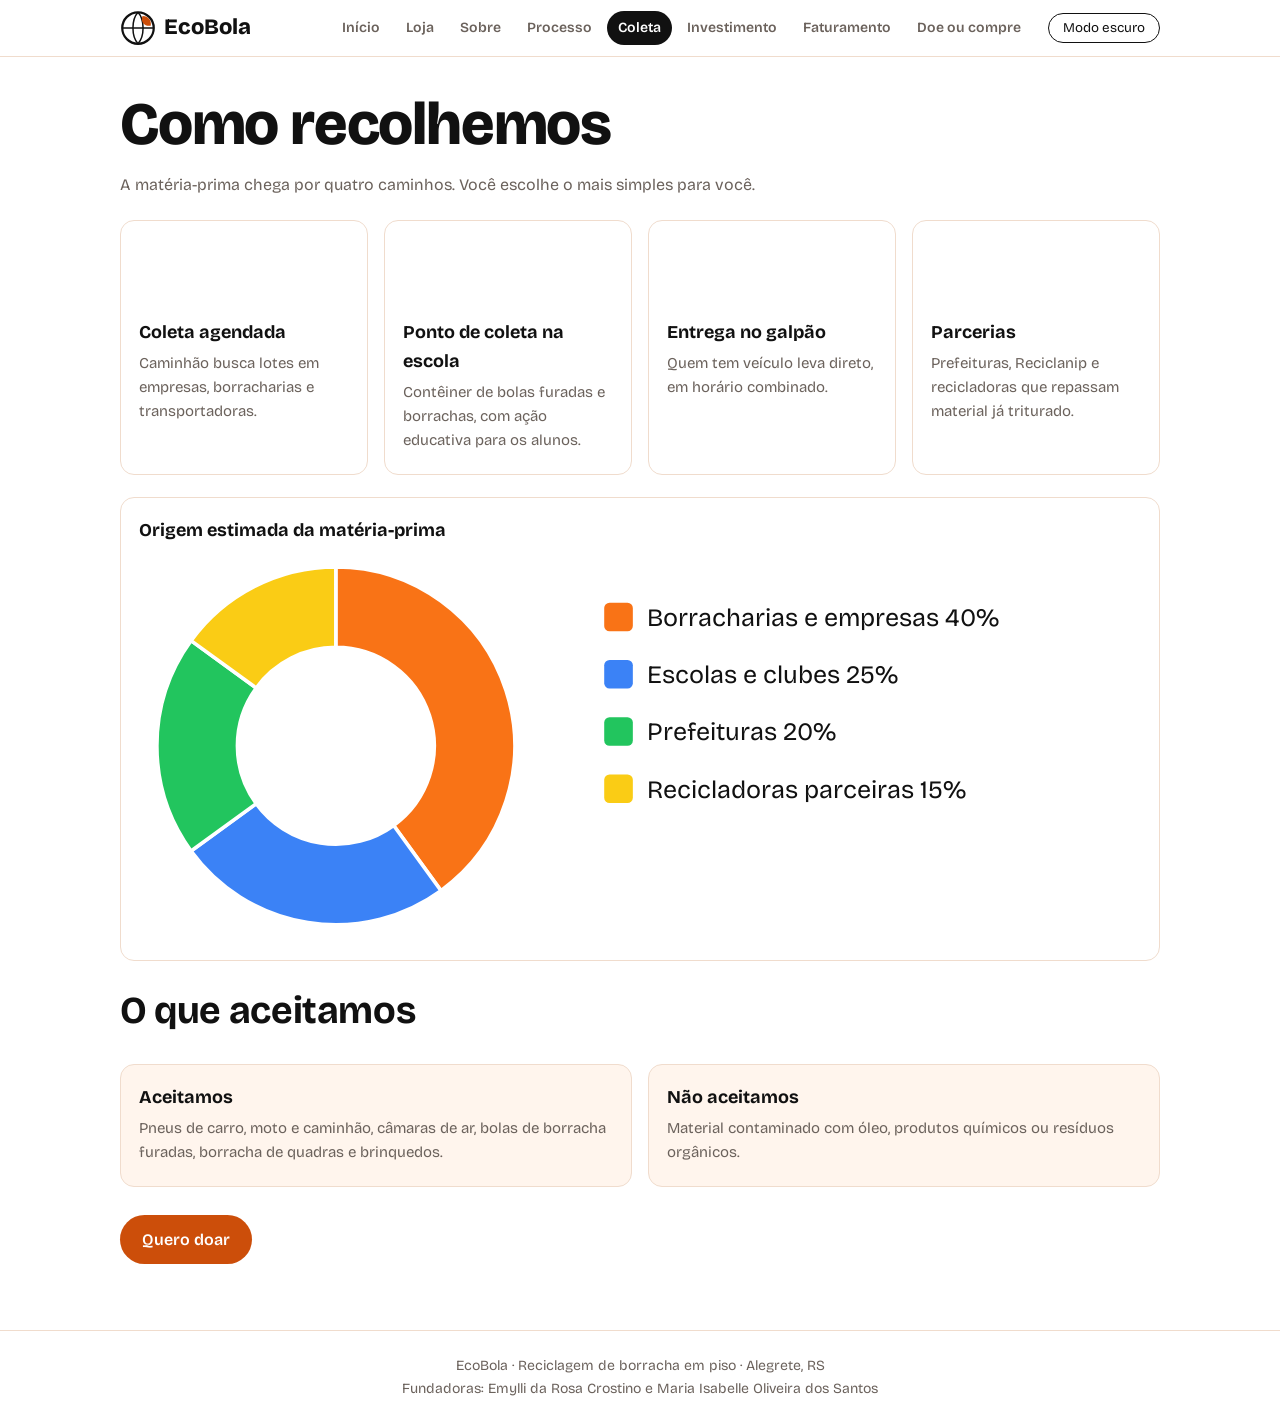
==== coleta.html @ f8d2dcba "Criação do site" ====
<!DOCTYPE html>
<html lang="pt-BR">

<head>
    <meta charset="utf-8">
    <meta name="viewport" content="width=device-width, initial-scale=1, viewport-fit=cover">
    <title>Coleta – EcoBola</title>
    <link href="https://fonts.googleapis.com/css2?family=Bricolage+Grotesque:wght@400;600;800&display=swap"
        rel="stylesheet">
    <link rel="stylesheet" href="style.css">
    <script>try { var t = localStorage.getItem("eb-theme"); if (t) document.documentElement.dataset.theme = t } catch (e) { }</script>
</head>

<body>
    <div id="site-header"></div>
    <main>
        <section id="coleta">
            <h1>Como recolhemos</h1>
            <p>A matéria-prima chega por quatro caminhos. Você escolhe o mais simples para você.</p>
            <div class="grid">
                <div class="card"><svg class="i">
                        <use href="truck.html" />
                    </svg>
                    <h3>Coleta agendada</h3>
                    <p>Caminhão busca lotes em empresas, borracharias e transportadoras.</p>
                </div>
                <div class="card"><svg class="i">
                        <use href="sort.html" />
                    </svg>
                    <h3>Ponto de coleta na escola</h3>
                    <p>Contêiner de bolas furadas e borrachas, com ação educativa para os alunos.</p>
                </div>
                <div class="card"><svg class="i">
                        <use href="tiles.html" />
                    </svg>
                    <h3>Entrega no galpão</h3>
                    <p>Quem tem veículo leva direto, em horário combinado.</p>
                </div>
                <div class="card"><svg class="i">
                        <use href="mix.html" />
                    </svg>
                    <h3>Parcerias</h3>
                    <p>Prefeituras, Reciclanip e recicladoras que repassam material já triturado.</p>
                </div>
            </div>
            <div class="chart">
                <h3>Origem estimada da matéria-prima</h3>
                <div id="c-origem"></div>
            </div>
            <h2>O que aceitamos</h2>
            <div class="grid">
                <div class="card s">
                    <h3>Aceitamos</h3>
                    <p>Pneus de carro, moto e caminhão, câmaras de ar, bolas de borracha furadas, borracha de quadras e
                        brinquedos.</p>
                </div>
                <div class="card s">
                    <h3>Não aceitamos</h3>
                    <p>Material contaminado com óleo, produtos químicos ou resíduos orgânicos.</p>
                </div>
            </div>
            <a class="btn" href="doar.html">Quero doar</a>
        </section>
    </main>
    <div id="site-footer"></div>
    <script src="script.js"></script>
</body>

</html>
---- style.css ----
:root {
    --bg: #fff;
    --fg: #111;
    --mut: #5f6b64;
    --acc: #15803d;
    --soft: #f1f6f2;
    --line: #dbe5dd;
    --on: #fff;
    box-sizing: border-box;
    padding-top: env(safe-area-inset-top, 0px);
    padding-bottom: env(safe-area-inset-bottom, 0px);
    color-scheme: light
}

:root[data-theme="dark"] {
    --bg: #000;
    --fg: #fff;
    --mut: #b3b3b3;
    --acc: #fff;
    --soft: #111;
    --line: #333;
    --on: #000;
    color-scheme: dark
}

html {
    scroll-padding-top: env(safe-area-inset-top, 0px)
}

* {
    box-sizing: inherit
}

body {
    margin: 0;
    background: var(--bg);
    color: var(--fg);
    font: 16px/1.6 "Bricolage Grotesque", system-ui, sans-serif;
    transition: background .3s, color .3s
}

body::before {
    content: "";
    position: fixed;
    inset: 0 0 auto;
    height: env(safe-area-inset-top, 0px);
    background: var(--bg);
    z-index: 10
}

header {
    position: sticky;
    top: env(safe-area-inset-top, 0px);
    background: var(--bg);
    border-bottom: 1px solid var(--line);
    z-index: 9
}

.bar {
    max-width: 1080px;
    margin: auto;
    padding: 10px 20px;
    display: flex;
    align-items: center;
    gap: 16px;
    flex-wrap: wrap
}

.logo {
    display: flex;
    align-items: center;
    gap: 8px;
    font-weight: 800;
    font-size: 22px;
    color: var(--fg);
    text-decoration: none
}

.logo svg {
    width: 36px;
    height: 36px
}

nav {
    display: flex;
    gap: 4px;
    flex-wrap: wrap;
    margin-left: auto
}

nav a {
    padding: 6px 11px;
    border-radius: 99px;
    color: var(--mut);
    text-decoration: none;
    font-size: 14px;
    font-weight: 600
}

nav a:hover,
nav a.on {
    background: var(--fg);
    color: var(--bg)
}

#tg {
    border: 1.5px solid var(--fg);
    background: var(--bg);
    color: var(--fg);
    border-radius: 99px;
    padding: 6px 14px;
    font: 600 13px inherit;
    font-family: inherit;
    cursor: pointer
}

#tg:hover {
    background: var(--fg);
    color: var(--bg)
}

:focus-visible {
    outline: 3px solid var(--acc);
    outline-offset: 2px
}

main {
    max-width: 1080px;
    margin: auto;
    padding: 36px 20px 60px
}

main {
    animation: f .4s
}

@keyframes f {
    from {
        opacity: 0
    }

    to {
        opacity: 1
    }
}

@media(prefers-reduced-motion:reduce) {
    main {
        animation: none
    }
}

h1 {
    font-size: clamp(34px, 6vw, 60px);
    line-height: 1.05;
    margin: 0 0 16px;
    font-weight: 800;
    letter-spacing: -.02em
}

h2 {
    font-size: clamp(26px, 4vw, 38px);
    margin: 0 0 10px;
    letter-spacing: -.01em
}

h3 {
    margin: 0 0 4px;
    font-size: 18px
}

p {
    max-width: 64ch;
    color: var(--mut)
}

.hero {
    display: grid;
    grid-template-columns: 1.1fr .9fr;
    gap: 30px;
    align-items: center
}

.btn {
    display: inline-block;
    background: var(--acc);
    color: var(--on);
    padding: 12px 22px;
    border-radius: 99px;
    font-weight: 600;
    text-decoration: none;
    margin: 6px 8px 6px 0
}

.btn.o {
    background: none;
    color: var(--fg);
    border: 1.5px solid var(--fg)
}

.grid {
    display: grid;
    grid-template-columns: repeat(auto-fit, minmax(230px, 1fr));
    gap: 16px;
    margin: 22px 0
}

.card {
    border: 1px solid var(--line);
    border-radius: 14px;
    padding: 18px;
    background: var(--bg)
}

.card.s {
    background: var(--soft)
}

.card svg.i {
    width: 64px;
    height: 64px;
    color: var(--acc);
    margin-bottom: 8px
}

.card p {
    margin: 4px 0;
    font-size: 15px
}

.num {
    font-size: 34px;
    font-weight: 800;
    color: var(--acc)
}

.chart {
    border: 1px solid var(--line);
    border-radius: 14px;
    padding: 18px;
    margin: 20px 0;
    overflow-x: auto
}

.chart svg {
    width: 100%;
    min-width: 480px;
    height: auto;
    display: block
}

.sub {
    margin-top: 46px
}

form {
    display: grid;
    gap: 12px;
    max-width: 620px
}

label {
    font-weight: 600;
    font-size: 14px;
    display: grid;
    gap: 4px
}

input,
select,
textarea {
    font: inherit;
    padding: 10px 12px;
    border: 1.5px solid var(--line);
    border-radius: 10px;
    background: var(--bg);
    color: var(--fg)
}

fieldset {
    border: 1.5px solid var(--line);
    border-radius: 10px;
    display: flex;
    gap: 14px;
    flex-wrap: wrap
}

fieldset label {
    display: flex;
    font-weight: 400;
    gap: 6px;
    align-items: center
}

button.btn {
    border: 0;
    cursor: pointer;
    font: 600 16px inherit;
    font-family: inherit
}

#msg {
    font-weight: 600;
    color: var(--acc)
}

footer {
    border-top: 1px solid var(--line);
    padding: 24px 20px;
    text-align: center;
    color: var(--mut);
    font-size: 14px
}@media(max-width:760px) {
    .hero {
        grid-template-columns: 1fr
    }

    nav {
        margin-left: 0
    }
}

a.card {
    display: block;
    color: inherit;
    text-decoration: none
}

a.card:hover {
    border-color: var(--acc)
}

a.card h3 {
    color: var(--acc)
}

:root {
    --bg: #fff;
    --fg: #111;
    --mut: #6b625c;
    --acc: #cc4e0a;
    --soft: #fff5ed;
    --line: #f0dccd;
    --on: #fff;
    box-sizing: border-box;
    padding-top: env(safe-area-inset-top, 0px);
    padding-bottom: env(safe-area-inset-bottom, 0px);
    color-scheme: light
}

:root[data-theme="dark"] {
    --bg: #000;
    --fg: #fff;
    --mut: #b3b3b3;
    --acc: #fff;
    --soft: #111;
    --line: #333;
    --on: #000;
    color-scheme: dark
}

html {
    scroll-padding-top: env(safe-area-inset-top, 0px)
}

* {
    box-sizing: inherit
}

body {
    margin: 0;
    background: var(--bg);
    color: var(--fg);
    font: 16px/1.6 "Bricolage Grotesque", system-ui, sans-serif;
    transition: background .3s, color .3s
}

body::before {
    content: "";
    position: fixed;
    inset: 0 0 auto;
    height: env(safe-area-inset-top, 0px);
    background: var(--bg);
    z-index: 10
}

header {
    position: sticky;
    top: env(safe-area-inset-top, 0px);
    background: var(--bg);
    border-bottom: 1px solid var(--line);
    z-index: 9
}

.bar {
    max-width: 1080px;
    margin: auto;
    padding: 10px 20px;
    display: flex;
    align-items: center;
    gap: 16px;
    flex-wrap: wrap
}

.logo {
    display: flex;
    align-items: center;
    gap: 8px;
    font-weight: 800;
    font-size: 22px;
    color: var(--fg);
    text-decoration: none
}

.logo svg {
    width: 36px;
    height: 36px
}

nav {
    display: flex;
    gap: 4px;
    flex-wrap: wrap;
    margin-left: auto
}

nav a {
    padding: 6px 11px;
    border-radius: 99px;
    color: var(--mut);
    text-decoration: none;
    font-size: 14px;
    font-weight: 600
}

nav a:hover,
nav a.on {
    background: var(--fg);
    color: var(--bg)
}

#tg {
    border: 1.5px solid var(--fg);
    background: var(--bg);
    color: var(--fg);
    border-radius: 99px;
    padding: 6px 14px;
    font: 600 13px inherit;
    font-family: inherit;
    cursor: pointer
}

#tg:hover {
    background: var(--fg);
    color: var(--bg)
}

:focus-visible {
    outline: 3px solid var(--acc);
    outline-offset: 2px
}

main {
    max-width: 1080px;
    margin: auto;
    padding: 36px 20px 60px
}

main {
    animation: f .4s
}

@keyframes f {
    from {
        opacity: 0
    }

    to {
        opacity: 1
    }
}

@media(prefers-reduced-motion:reduce) {
    main {
        animation: none
    }
}

h1 {
    font-size: clamp(34px, 6vw, 60px);
    line-height: 1.05;
    margin: 0 0 16px;
    font-weight: 800;
    letter-spacing: -.02em
}

h2 {
    font-size: clamp(26px, 4vw, 38px);
    margin: 0 0 10px;
    letter-spacing: -.01em
}

h3 {
    margin: 0 0 4px;
    font-size: 18px
}

p {
    max-width: 64ch;
    color: var(--mut)
}

.hero {
    display: grid;
    grid-template-columns: 1.1fr .9fr;
    gap: 30px;
    align-items: center
}

.btn {
    display: inline-block;
    background: var(--acc);
    color: var(--on);
    padding: 12px 22px;
    border-radius: 99px;
    font-weight: 600;
    text-decoration: none;
    margin: 6px 8px 6px 0
}

.btn.o {
    background: none;
    color: var(--fg);
    border: 1.5px solid var(--fg)
}

.grid {
    display: grid;
    grid-template-columns: repeat(auto-fit, minmax(230px, 1fr));
    gap: 16px;
    margin: 22px 0
}

.card {
    border: 1px solid var(--line);
    border-radius: 14px;
    padding: 18px;
    background: var(--bg)
}

.card.s {
    background: var(--soft)
}

.card svg.i {
    width: 64px;
    height: 64px;
    color: var(--acc);
    margin-bottom: 8px
}

.card p {
    margin: 4px 0;
    font-size: 15px
}

.num {
    font-size: 34px;
    font-weight: 800;
    color: var(--acc)
}

.chart {
    border: 1px solid var(--line);
    border-radius: 14px;
    padding: 18px;
    margin: 20px 0;
    overflow-x: auto
}

.chart svg {
    width: 100%;
    min-width: 480px;
    height: auto;
    display: block
}

.sub {
    margin-top: 46px
}

form {
    display: grid;
    gap: 12px;
    max-width: 620px
}

label {
    font-weight: 600;
    font-size: 14px;
    display: grid;
    gap: 4px
}

input,
select,
textarea {
    font: inherit;
    padding: 10px 12px;
    border: 1.5px solid var(--line);
    border-radius: 10px;
    background: var(--bg);
    color: var(--fg)
}

fieldset {
    border: 1.5px solid var(--line);
    border-radius: 10px;
    display: flex;
    gap: 14px;
    flex-wrap: wrap
}

fieldset label {
    display: flex;
    font-weight: 400;
    gap: 6px;
    align-items: center
}

button.btn {
    border: 0;
    cursor: pointer;
    font: 600 16px inherit;
    font-family: inherit
}

#msg {
    font-weight: 600;
    color: var(--acc)
}

footer {
    border-top: 1px solid var(--line);
    padding: 24px 20px;
    text-align: center;
    color: var(--mut);
    font-size: 14px
}

@media(max-width:760px) {
    .hero {
        grid-template-columns: 1fr
    }

    nav {
        margin-left: 0
    }
}

a.card {
    display: block;
    color: inherit;
    text-decoration: none
}
a.card:hover {
    border-color: var(--acc)
}

a.card h3 {
    color: var(--acc)
}

.scene {
    display: grid;
    grid-template-columns: 1.25fr 1fr;
    gap: 26px;
    align-items: center;
    margin: 26px 0
}

.scene:nth-of-type(even) svg {
    order: 2
}

.scene svg {
    width: 100%;
    height: auto;
    background: var(--soft);
    border: 1px solid var(--line);
    border-radius: 14px;
    stroke: var(--fg);
    stroke-width: 3;
    fill: none;
    stroke-linecap: round;
    stroke-linejoin: round
}

.scene text {
    fill: var(--fg);
    stroke: none;
    font: 600 14px "Bricolage Grotesque", system-ui, sans-serif
}

@media(max-width:760px) {
    .scene {
        grid-template-columns: 1fr
    }

    .scene:nth-of-type(even) svg {
        order: 0
    }
}

#steps .card:nth-child(1) svg.i {
    color: #f97316
}

#steps .card:nth-child(2) svg.i {
    color: #3b82f6
}

#steps .card:nth-child(3) svg.i {
    color: #22c55e
}

#steps .card:nth-child(4) svg.i {
    color: #ef4444
}

#steps .card:nth-child(5) svg.i {
    color: #ca8a04
}

#steps .card:nth-child(6) svg.i {
    color: #8b5cf6
}

#steps .card:nth-child(7) svg.i {
    color: #14b8a6
}

:root {
    --bg: #fff;
    --fg: #111;
    --mut: #6b625c;
    --acc: #cc4e0a;
    --soft: #fff5ed;
    --line: #f0dccd;
    --on: #fff;
    box-sizing: border-box;
    padding-top: env(safe-area-inset-top, 0px);
    padding-bottom: env(safe-area-inset-bottom, 0px);
    color-scheme: light
}

:root[data-theme="dark"] {
    --bg: #000;
    --fg: #fff;
    --mut: #b3b3b3;
    --acc: #fff;
    --soft: #111;
    --line: #333;
    --on: #000;
    color-scheme: dark
}

html {
    scroll-padding-top: env(safe-area-inset-top, 0px)
}

* {
    box-sizing: inherit
}

body {
    margin: 0;
    background: var(--bg);
    color: var(--fg);
    font: 16px/1.6 "Bricolage Grotesque", system-ui, sans-serif;
    transition: background .3s, color .3s
}

body::before {
    content: "";
    position: fixed;
    inset: 0 0 auto;
    height: env(safe-area-inset-top, 0px);
    background: var(--bg);
    z-index: 10
}

header {
    position: sticky;
    top: env(safe-area-inset-top, 0px);
    background: var(--bg);
    border-bottom: 1px solid var(--line);
    z-index: 9
}

.bar {
    max-width: 1080px;
    margin: auto;
    padding: 10px 20px;
    display: flex;
    align-items: center;
    gap: 16px;
    flex-wrap: wrap
}

.logo {
    display: flex;
    align-items: center;
    gap: 8px;
    font-weight: 800;
    font-size: 22px;
    color: var(--fg);
    text-decoration: none
}

.logo svg {
    width: 36px;
    height: 36px
}

nav {
    display: flex;
    gap: 4px;
    flex-wrap: wrap;
    margin-left: auto
}

nav a {
    padding: 6px 11px;
    border-radius: 99px;
    color: var(--mut);
    text-decoration: none;
    font-size: 14px;
    font-weight: 600
}

nav a:hover,
nav a.on {
    background: var(--fg);
    color: var(--bg)
}

#tg {
    border: 1.5px solid var(--fg);
    background: var(--bg);
    color: var(--fg);
    border-radius: 99px;
    padding: 6px 14px;
    font: 600 13px inherit;
    font-family: inherit;
    cursor: pointer
}

#tg:hover {
    background: var(--fg);
    color: var(--bg)
}

:focus-visible {
    outline: 3px solid var(--acc);
    outline-offset: 2px
}

main {
    max-width: 1080px;
    margin: auto;
    padding: 36px 20px 60px
}

main {
    animation: f .4s
}

@keyframes f {
    from {
        opacity: 0
    }

    to {
        opacity: 1
    }
}

@media(prefers-reduced-motion:reduce) {
    main {
        animation: none
    }
}

h1 {
    font-size: clamp(34px, 6vw, 60px);
    line-height: 1.05;
    margin: 0 0 16px;
    font-weight: 800;
    letter-spacing: -.02em
}

h2 {
    font-size: clamp(26px, 4vw, 38px);
    margin: 0 0 10px;
    letter-spacing: -.01em
}

h3 {
    margin: 0 0 4px;
    font-size: 18px
}

p {
    max-width: 64ch;
    color: var(--mut)
}

.hero {
    display: grid;
    grid-template-columns: 1.1fr .9fr;
    gap: 30px;
    align-items: center
}

.btn {
    display: inline-block;
    background: var(--acc);
    color: var(--on);
    padding: 12px 22px;
    border-radius: 99px;
    font-weight: 600;
    text-decoration: none;
    margin: 6px 8px 6px 0
}

.btn.o {
    background: none;
    color: var(--fg);
    border: 1.5px solid var(--fg)
}

.grid {
    display: grid;
    grid-template-columns: repeat(auto-fit, minmax(230px, 1fr));
    gap: 16px;
    margin: 22px 0
}

.card {
    border: 1px solid var(--line);
    border-radius: 14px;
    padding: 18px;
    background: var(--bg)
}

.card.s {
    background: var(--soft)
}

.card svg.i {
    width: 64px;
    height: 64px;
    color: var(--acc);
    margin-bottom: 8px
}

.card p {
    margin: 4px 0;
    font-size: 15px
}

.num {
    font-size: 34px;
    font-weight: 800;
    color: var(--acc)
}

.chart {
    border: 1px solid var(--line);
    border-radius: 14px;
    padding: 18px;
    margin: 20px 0;
    overflow-x: auto
}

.chart svg {
    width: 100%;
    min-width: 480px;
    height: auto;
    display: block
}

.sub {
    margin-top: 46px
}

form {
    display: grid;
    gap: 12px;
    max-width: 620px
}

label {
    font-weight: 600;
    font-size: 14px;
    display: grid;
    gap: 4px
}

input,
select,
textarea {
    font: inherit;
    padding: 10px 12px;
    border: 1.5px solid var(--line);
    border-radius: 10px;
    background: var(--bg);
    color: var(--fg)
}

fieldset {
    border: 1.5px solid var(--line);
    border-radius: 10px;
    display: flex;
    gap: 14px;
    flex-wrap: wrap
}

fieldset label {
    display: flex;
    font-weight: 400;
    gap: 6px;
    align-items: center
}

button.btn {
    border: 0;
    cursor: pointer;
    font: 600 16px inherit;
    font-family: inherit
}

#msg {
    font-weight: 600;
    color: var(--acc)
}

footer {
    border-top: 1px solid var(--line);
    padding: 24px 20px;
    text-align: center;
    color: var(--mut);
    font-size: 14px
}

@media(max-width:760px) {
    .hero {
        grid-template-columns: 1fr
    }

    nav {
        margin-left: 0
    }
}

a.card {
    display: block;
    color: inherit;
    text-decoration: none
}

a.card:hover {
    border-color: var(--acc)
}

a.card h3 {
    color: var(--acc)
}

.scene {
    display: grid;
    grid-template-columns: 1.25fr 1fr;
    gap: 26px;
    align-items: center;
    margin: 26px 0
}

.scene:nth-of-type(even) svg {
    order: 2
}

.scene svg {
    width: 100%;
    height: auto;
    background: var(--soft);
    border: 1px solid var(--line);
    border-radius: 14px;
    stroke: var(--fg);
    stroke-width: 3;
    fill: none;
    stroke-linecap: round;
    stroke-linejoin: round
}

.scene text {
    fill: var(--fg);
    stroke: none;
    font: 600 14px "Bricolage Grotesque", system-ui, sans-serif
}

@media(max-width:760px) {
    .scene {
        grid-template-columns: 1fr
    }

    .scene:nth-of-type(even) svg {
        order: 0
    }
}

#steps .card:nth-child(1) svg.i {
    color: #f97316
}

#steps .card:nth-child(2) svg.i {
    color: #3b82f6
}

#steps .card:nth-child(3) svg.i {
    color: #22c55e
}

#steps .card:nth-child(4) svg.i {
    color: #ef4444
}

#steps .card:nth-child(5) svg.i {
    color: #ca8a04
}

#steps .card:nth-child(6) svg.i {
    color: #8b5cf6
}

#steps .card:nth-child(7) svg.i {
    color: #14b8a6
}

.av {
    width: 64px;
    height: 64px;
    border-radius: 50%;
    display: grid;
    place-items: center;
    color: #fff;
    font-weight: 800;
    font-size: 22px;
    margin-bottom: 10px
}

.team .card p strong {
    color: var(--fg)
}
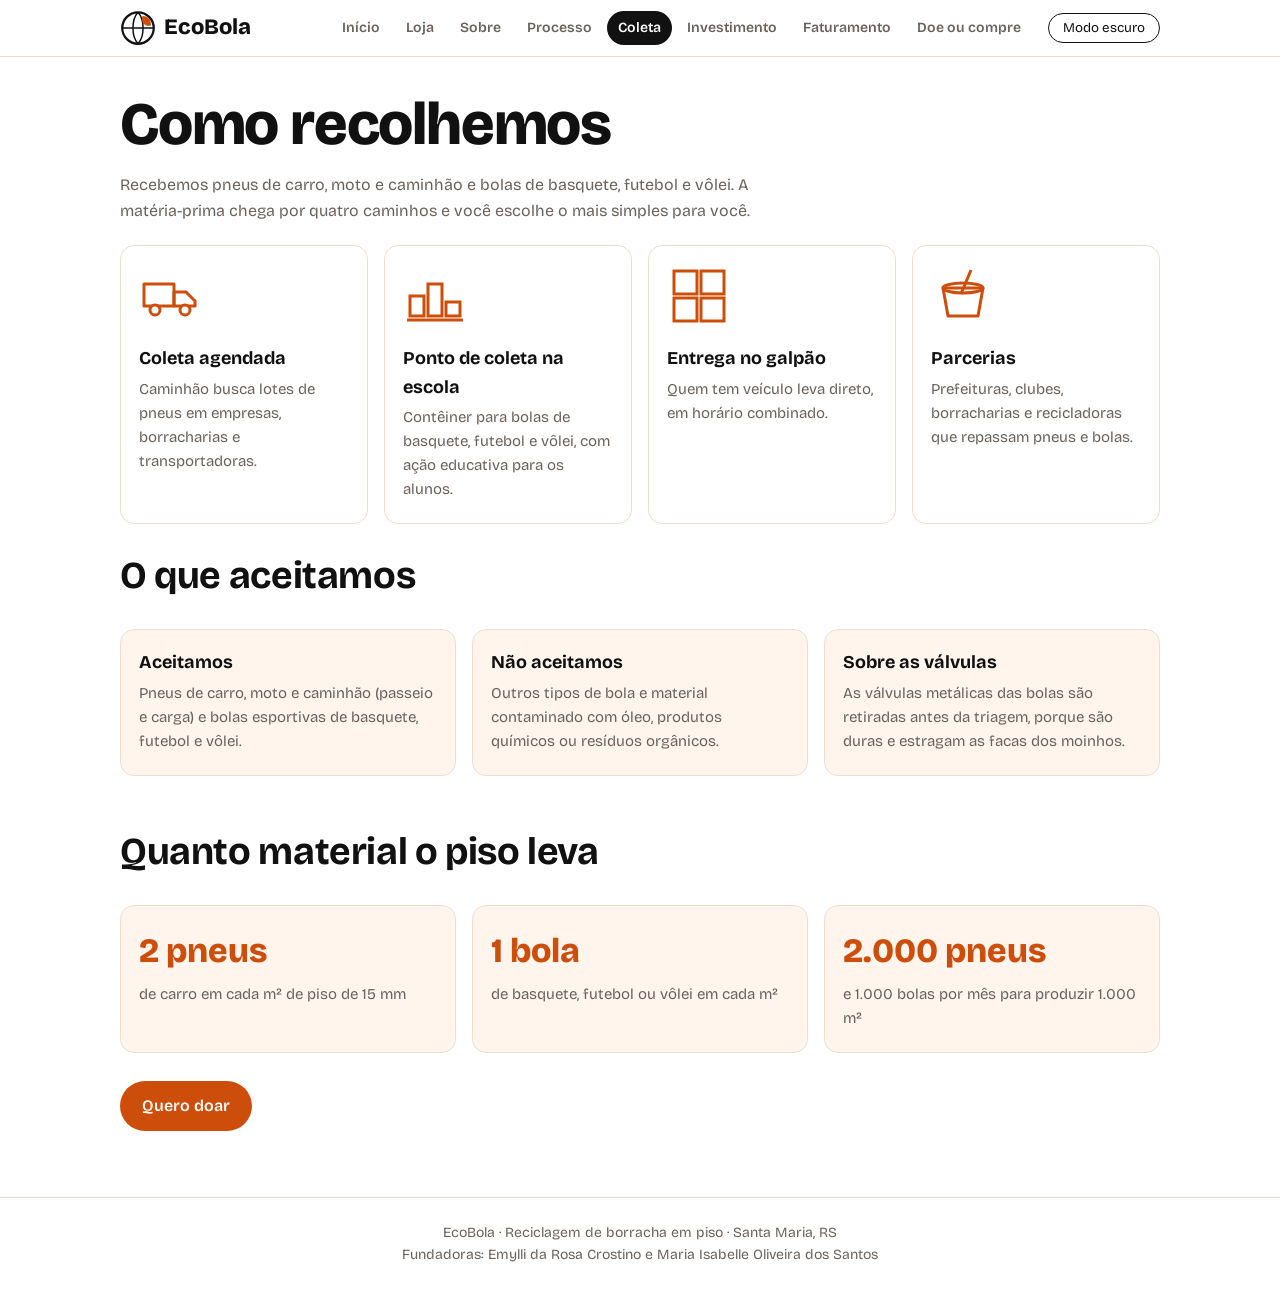
==== commit 54649501: "index" ====
--- a/coleta.html
+++ b/coleta.html
@@ -16,47 +16,65 @@
     <main>
         <section id="coleta">
             <h1>Como recolhemos</h1>
-            <p>A matéria-prima chega por quatro caminhos. Você escolhe o mais simples para você.</p>
+            <p>Recebemos pneus de carro, moto e caminhão e bolas de basquete, futebol e vôlei. A matéria-prima chega
+                por quatro caminhos e você escolhe o mais simples para você.</p>
             <div class="grid">
-                <div class="card"><svg class="i">
-                        <use href="truck.html" />
+                <div class="card"><svg class="i" viewBox="0 0 64 64">
+                        <use href="#truck" />
                     </svg>
                     <h3>Coleta agendada</h3>
-                    <p>Caminhão busca lotes em empresas, borracharias e transportadoras.</p>
+                    <p>Caminhão busca lotes de pneus em empresas, borracharias e transportadoras.</p>
                 </div>
-                <div class="card"><svg class="i">
-                        <use href="sort.html" />
+                <div class="card"><svg class="i" viewBox="0 0 64 64">
+                        <use href="#sort" />
                     </svg>
                     <h3>Ponto de coleta na escola</h3>
-                    <p>Contêiner de bolas furadas e borrachas, com ação educativa para os alunos.</p>
+                    <p>Contêiner para bolas de basquete, futebol e vôlei, com ação educativa para os alunos.</p>
                 </div>
-                <div class="card"><svg class="i">
-                        <use href="tiles.html" />
+                <div class="card"><svg class="i" viewBox="0 0 64 64">
+                        <use href="#tiles" />
                     </svg>
                     <h3>Entrega no galpão</h3>
                     <p>Quem tem veículo leva direto, em horário combinado.</p>
                 </div>
-                <div class="card"><svg class="i">
-                        <use href="mix.html" />
+                <div class="card"><svg class="i" viewBox="0 0 64 64">
+                        <use href="#mix" />
                     </svg>
                     <h3>Parcerias</h3>
-                    <p>Prefeituras, Reciclanip e recicladoras que repassam material já triturado.</p>
+                    <p>Prefeituras, clubes, borracharias e recicladoras que repassam pneus e bolas.</p>
                 </div>
-            </div>
-            <div class="chart">
-                <h3>Origem estimada da matéria-prima</h3>
-                <div id="c-origem"></div>
             </div>
             <h2>O que aceitamos</h2>
             <div class="grid">
                 <div class="card s">
                     <h3>Aceitamos</h3>
-                    <p>Pneus de carro, moto e caminhão, câmaras de ar, bolas de borracha furadas, borracha de quadras e
-                        brinquedos.</p>
+                    <p>Pneus de carro, moto e caminhão (passeio e carga) e bolas esportivas de basquete, futebol e
+                        vôlei.</p>
                 </div>
                 <div class="card s">
                     <h3>Não aceitamos</h3>
-                    <p>Material contaminado com óleo, produtos químicos ou resíduos orgânicos.</p>
+                    <p>Outros tipos de bola e material contaminado com óleo, produtos químicos ou resíduos orgânicos.
+                    </p>
+                </div>
+                <div class="card s">
+                    <h3>Sobre as válvulas</h3>
+                    <p>As válvulas metálicas das bolas são retiradas antes da triagem, porque são duras e estragam as
+                        facas dos moinhos.</p>
+                </div>
+            </div>
+            <h2 class="sub">Quanto material o piso leva</h2>
+            <div class="grid">
+                <div class="card s">
+                    <div class="num">2 pneus</div>
+                    <p>de carro em cada m² de piso de 15 mm</p>
+                </div>
+                <div class="card s">
+                    <div class="num">1 bola</div>
+                    <p>de basquete, futebol ou vôlei em cada m²</p>
+                </div>
+                <div class="card s">
+                    <div class="num">2.000 pneus</div>
+                    <p>e 1.000 bolas por mês para produzir 1.000 m²</p>
                 </div>
             </div>
             <a class="btn" href="doar.html">Quero doar</a>
--- a/style.css
+++ b/style.css
@@ -1161,4 +1161,19 @@
 
 .team .card p strong {
     color: var(--fg)
+}
+#steps .card:nth-child(8) svg.i {
+    color: #f97316
+}
+
+#steps .card:nth-child(9) svg.i {
+    color: #3b82f6
+}
+
+#steps .card p strong {
+    color: var(--fg)
+}
+
+#prod {
+    grid-template-columns: repeat(auto-fit, minmax(200px, 280px))
 }
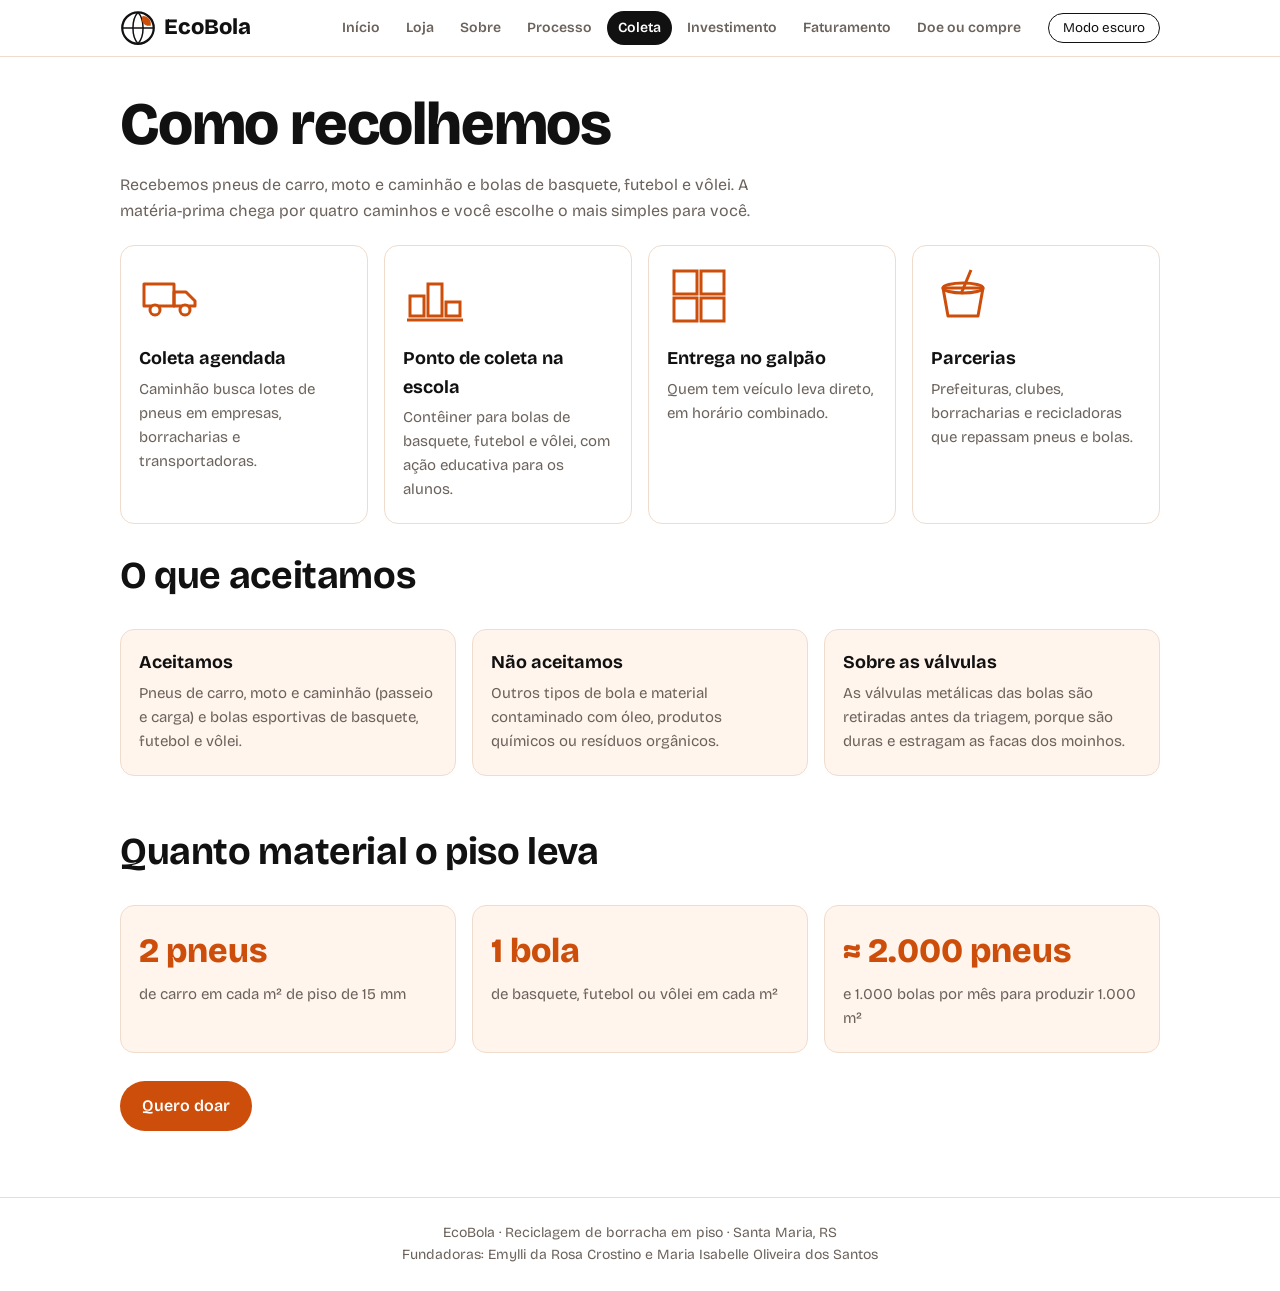
==== commit 891ed943: "sobre" ====
--- a/coleta.html
+++ b/coleta.html
@@ -5,8 +5,14 @@
     <meta charset="utf-8">
     <meta name="viewport" content="width=device-width, initial-scale=1, viewport-fit=cover">
     <title>Coleta – EcoBola</title>
+    <link rel="preconnect" href="https://fonts.googleapis.com">
+    <link rel="preconnect" href="https://fonts.gstatic.com" crossorigin>
     <link href="https://fonts.googleapis.com/css2?family=Bricolage+Grotesque:wght@400;600;800&display=swap"
-        rel="stylesheet">
+        rel="stylesheet" media="print" onload="this.media='all'">
+    <noscript>
+        <link href="https://fonts.googleapis.com/css2?family=Bricolage+Grotesque:wght@400;600;800&display=swap"
+            rel="stylesheet">
+    </noscript>
     <link rel="stylesheet" href="style.css">
     <script>try { var t = localStorage.getItem("eb-theme"); if (t) document.documentElement.dataset.theme = t } catch (e) { }</script>
 </head>
@@ -73,7 +79,7 @@
                     <p>de basquete, futebol ou vôlei em cada m²</p>
                 </div>
                 <div class="card s">
-                    <div class="num">2.000 pneus</div>
+                    <div class="num">≈ 2.000 pneus</div>
                     <p>e 1.000 bolas por mês para produzir 1.000 m²</p>
                 </div>
             </div>
@@ -81,7 +87,7 @@
         </section>
     </main>
     <div id="site-footer"></div>
-    <script src="script.js"></script>
+    <script src="script.js" defer></script>
 </body>
 
 </html>
--- a/style.css
+++ b/style.css
@@ -12,328 +12,6 @@
     color-scheme: light
 }
 
-:root[data-theme="dark"] {
-    --bg: #000;
-    --fg: #fff;
-    --mut: #b3b3b3;
-    --acc: #fff;
-    --soft: #111;
-    --line: #333;
-    --on: #000;
-    color-scheme: dark
-}
-
-html {
-    scroll-padding-top: env(safe-area-inset-top, 0px)
-}
-
-* {
-    box-sizing: inherit
-}
-
-body {
-    margin: 0;
-    background: var(--bg);
-    color: var(--fg);
-    font: 16px/1.6 "Bricolage Grotesque", system-ui, sans-serif;
-    transition: background .3s, color .3s
-}
-
-body::before {
-    content: "";
-    position: fixed;
-    inset: 0 0 auto;
-    height: env(safe-area-inset-top, 0px);
-    background: var(--bg);
-    z-index: 10
-}
-
-header {
-    position: sticky;
-    top: env(safe-area-inset-top, 0px);
-    background: var(--bg);
-    border-bottom: 1px solid var(--line);
-    z-index: 9
-}
-
-.bar {
-    max-width: 1080px;
-    margin: auto;
-    padding: 10px 20px;
-    display: flex;
-    align-items: center;
-    gap: 16px;
-    flex-wrap: wrap
-}
-
-.logo {
-    display: flex;
-    align-items: center;
-    gap: 8px;
-    font-weight: 800;
-    font-size: 22px;
-    color: var(--fg);
-    text-decoration: none
-}
-
-.logo svg {
-    width: 36px;
-    height: 36px
-}
-
-nav {
-    display: flex;
-    gap: 4px;
-    flex-wrap: wrap;
-    margin-left: auto
-}
-
-nav a {
-    padding: 6px 11px;
-    border-radius: 99px;
-    color: var(--mut);
-    text-decoration: none;
-    font-size: 14px;
-    font-weight: 600
-}
-
-nav a:hover,
-nav a.on {
-    background: var(--fg);
-    color: var(--bg)
-}
-
-#tg {
-    border: 1.5px solid var(--fg);
-    background: var(--bg);
-    color: var(--fg);
-    border-radius: 99px;
-    padding: 6px 14px;
-    font: 600 13px inherit;
-    font-family: inherit;
-    cursor: pointer
-}
-
-#tg:hover {
-    background: var(--fg);
-    color: var(--bg)
-}
-
-:focus-visible {
-    outline: 3px solid var(--acc);
-    outline-offset: 2px
-}
-
-main {
-    max-width: 1080px;
-    margin: auto;
-    padding: 36px 20px 60px
-}
-
-main {
-    animation: f .4s
-}
-
-@keyframes f {
-    from {
-        opacity: 0
-    }
-
-    to {
-        opacity: 1
-    }
-}
-
-@media(prefers-reduced-motion:reduce) {
-    main {
-        animation: none
-    }
-}
-
-h1 {
-    font-size: clamp(34px, 6vw, 60px);
-    line-height: 1.05;
-    margin: 0 0 16px;
-    font-weight: 800;
-    letter-spacing: -.02em
-}
-
-h2 {
-    font-size: clamp(26px, 4vw, 38px);
-    margin: 0 0 10px;
-    letter-spacing: -.01em
-}
-
-h3 {
-    margin: 0 0 4px;
-    font-size: 18px
-}
-
-p {
-    max-width: 64ch;
-    color: var(--mut)
-}
-
-.hero {
-    display: grid;
-    grid-template-columns: 1.1fr .9fr;
-    gap: 30px;
-    align-items: center
-}
-
-.btn {
-    display: inline-block;
-    background: var(--acc);
-    color: var(--on);
-    padding: 12px 22px;
-    border-radius: 99px;
-    font-weight: 600;
-    text-decoration: none;
-    margin: 6px 8px 6px 0
-}
-
-.btn.o {
-    background: none;
-    color: var(--fg);
-    border: 1.5px solid var(--fg)
-}
-
-.grid {
-    display: grid;
-    grid-template-columns: repeat(auto-fit, minmax(230px, 1fr));
-    gap: 16px;
-    margin: 22px 0
-}
-
-.card {
-    border: 1px solid var(--line);
-    border-radius: 14px;
-    padding: 18px;
-    background: var(--bg)
-}
-
-.card.s {
-    background: var(--soft)
-}
-
-.card svg.i {
-    width: 64px;
-    height: 64px;
-    color: var(--acc);
-    margin-bottom: 8px
-}
-
-.card p {
-    margin: 4px 0;
-    font-size: 15px
-}
-
-.num {
-    font-size: 34px;
-    font-weight: 800;
-    color: var(--acc)
-}
-
-.chart {
-    border: 1px solid var(--line);
-    border-radius: 14px;
-    padding: 18px;
-    margin: 20px 0;
-    overflow-x: auto
-}
-
-.chart svg {
-    width: 100%;
-    min-width: 480px;
-    height: auto;
-    display: block
-}
-
-.sub {
-    margin-top: 46px
-}
-
-form {
-    display: grid;
-    gap: 12px;
-    max-width: 620px
-}
-
-label {
-    font-weight: 600;
-    font-size: 14px;
-    display: grid;
-    gap: 4px
-}
-
-input,
-select,
-textarea {
-    font: inherit;
-    padding: 10px 12px;
-    border: 1.5px solid var(--line);
-    border-radius: 10px;
-    background: var(--bg);
-    color: var(--fg)
-}
-
-fieldset {
-    border: 1.5px solid var(--line);
-    border-radius: 10px;
-    display: flex;
-    gap: 14px;
-    flex-wrap: wrap
-}
-
-fieldset label {
-    display: flex;
-    font-weight: 400;
-    gap: 6px;
-    align-items: center
-}
-
-button.btn {
-    border: 0;
-    cursor: pointer;
-    font: 600 16px inherit;
-    font-family: inherit
-}
-
-#msg {
-    font-weight: 600;
-    color: var(--acc)
-}
-
-footer {
-    border-top: 1px solid var(--line);
-    padding: 24px 20px;
-    text-align: center;
-    color: var(--mut);
-    font-size: 14px
-}@media(max-width:760px) {
-    .hero {
-        grid-template-columns: 1fr
-    }
-
-    nav {
-        margin-left: 0
-    }
-}
-
-a.card {
-    display: block;
-    color: inherit;
-    text-decoration: none
-}
-
-a.card:hover {
-    border-color: var(--acc)
-}
-
-a.card h3 {
-    color: var(--acc)
-}
-
 :root {
     --bg: #fff;
     --fg: #111;
@@ -663,6 +341,7 @@
     color: inherit;
     text-decoration: none
 }
+
 a.card:hover {
     border-color: var(--acc)
 }
@@ -740,413 +419,6 @@
     color: #14b8a6
 }
 
-:root {
-    --bg: #fff;
-    --fg: #111;
-    --mut: #6b625c;
-    --acc: #cc4e0a;
-    --soft: #fff5ed;
-    --line: #f0dccd;
-    --on: #fff;
-    box-sizing: border-box;
-    padding-top: env(safe-area-inset-top, 0px);
-    padding-bottom: env(safe-area-inset-bottom, 0px);
-    color-scheme: light
-}
-
-:root[data-theme="dark"] {
-    --bg: #000;
-    --fg: #fff;
-    --mut: #b3b3b3;
-    --acc: #fff;
-    --soft: #111;
-    --line: #333;
-    --on: #000;
-    color-scheme: dark
-}
-
-html {
-    scroll-padding-top: env(safe-area-inset-top, 0px)
-}
-
-* {
-    box-sizing: inherit
-}
-
-body {
-    margin: 0;
-    background: var(--bg);
-    color: var(--fg);
-    font: 16px/1.6 "Bricolage Grotesque", system-ui, sans-serif;
-    transition: background .3s, color .3s
-}
-
-body::before {
-    content: "";
-    position: fixed;
-    inset: 0 0 auto;
-    height: env(safe-area-inset-top, 0px);
-    background: var(--bg);
-    z-index: 10
-}
-
-header {
-    position: sticky;
-    top: env(safe-area-inset-top, 0px);
-    background: var(--bg);
-    border-bottom: 1px solid var(--line);
-    z-index: 9
-}
-
-.bar {
-    max-width: 1080px;
-    margin: auto;
-    padding: 10px 20px;
-    display: flex;
-    align-items: center;
-    gap: 16px;
-    flex-wrap: wrap
-}
-
-.logo {
-    display: flex;
-    align-items: center;
-    gap: 8px;
-    font-weight: 800;
-    font-size: 22px;
-    color: var(--fg);
-    text-decoration: none
-}
-
-.logo svg {
-    width: 36px;
-    height: 36px
-}
-
-nav {
-    display: flex;
-    gap: 4px;
-    flex-wrap: wrap;
-    margin-left: auto
-}
-
-nav a {
-    padding: 6px 11px;
-    border-radius: 99px;
-    color: var(--mut);
-    text-decoration: none;
-    font-size: 14px;
-    font-weight: 600
-}
-
-nav a:hover,
-nav a.on {
-    background: var(--fg);
-    color: var(--bg)
-}
-
-#tg {
-    border: 1.5px solid var(--fg);
-    background: var(--bg);
-    color: var(--fg);
-    border-radius: 99px;
-    padding: 6px 14px;
-    font: 600 13px inherit;
-    font-family: inherit;
-    cursor: pointer
-}
-
-#tg:hover {
-    background: var(--fg);
-    color: var(--bg)
-}
-
-:focus-visible {
-    outline: 3px solid var(--acc);
-    outline-offset: 2px
-}
-
-main {
-    max-width: 1080px;
-    margin: auto;
-    padding: 36px 20px 60px
-}
-
-main {
-    animation: f .4s
-}
-
-@keyframes f {
-    from {
-        opacity: 0
-    }
-
-    to {
-        opacity: 1
-    }
-}
-
-@media(prefers-reduced-motion:reduce) {
-    main {
-        animation: none
-    }
-}
-
-h1 {
-    font-size: clamp(34px, 6vw, 60px);
-    line-height: 1.05;
-    margin: 0 0 16px;
-    font-weight: 800;
-    letter-spacing: -.02em
-}
-
-h2 {
-    font-size: clamp(26px, 4vw, 38px);
-    margin: 0 0 10px;
-    letter-spacing: -.01em
-}
-
-h3 {
-    margin: 0 0 4px;
-    font-size: 18px
-}
-
-p {
-    max-width: 64ch;
-    color: var(--mut)
-}
-
-.hero {
-    display: grid;
-    grid-template-columns: 1.1fr .9fr;
-    gap: 30px;
-    align-items: center
-}
-
-.btn {
-    display: inline-block;
-    background: var(--acc);
-    color: var(--on);
-    padding: 12px 22px;
-    border-radius: 99px;
-    font-weight: 600;
-    text-decoration: none;
-    margin: 6px 8px 6px 0
-}
-
-.btn.o {
-    background: none;
-    color: var(--fg);
-    border: 1.5px solid var(--fg)
-}
-
-.grid {
-    display: grid;
-    grid-template-columns: repeat(auto-fit, minmax(230px, 1fr));
-    gap: 16px;
-    margin: 22px 0
-}
-
-.card {
-    border: 1px solid var(--line);
-    border-radius: 14px;
-    padding: 18px;
-    background: var(--bg)
-}
-
-.card.s {
-    background: var(--soft)
-}
-
-.card svg.i {
-    width: 64px;
-    height: 64px;
-    color: var(--acc);
-    margin-bottom: 8px
-}
-
-.card p {
-    margin: 4px 0;
-    font-size: 15px
-}
-
-.num {
-    font-size: 34px;
-    font-weight: 800;
-    color: var(--acc)
-}
-
-.chart {
-    border: 1px solid var(--line);
-    border-radius: 14px;
-    padding: 18px;
-    margin: 20px 0;
-    overflow-x: auto
-}
-
-.chart svg {
-    width: 100%;
-    min-width: 480px;
-    height: auto;
-    display: block
-}
-
-.sub {
-    margin-top: 46px
-}
-
-form {
-    display: grid;
-    gap: 12px;
-    max-width: 620px
-}
-
-label {
-    font-weight: 600;
-    font-size: 14px;
-    display: grid;
-    gap: 4px
-}
-
-input,
-select,
-textarea {
-    font: inherit;
-    padding: 10px 12px;
-    border: 1.5px solid var(--line);
-    border-radius: 10px;
-    background: var(--bg);
-    color: var(--fg)
-}
-
-fieldset {
-    border: 1.5px solid var(--line);
-    border-radius: 10px;
-    display: flex;
-    gap: 14px;
-    flex-wrap: wrap
-}
-
-fieldset label {
-    display: flex;
-    font-weight: 400;
-    gap: 6px;
-    align-items: center
-}
-
-button.btn {
-    border: 0;
-    cursor: pointer;
-    font: 600 16px inherit;
-    font-family: inherit
-}
-
-#msg {
-    font-weight: 600;
-    color: var(--acc)
-}
-
-footer {
-    border-top: 1px solid var(--line);
-    padding: 24px 20px;
-    text-align: center;
-    color: var(--mut);
-    font-size: 14px
-}
-
-@media(max-width:760px) {
-    .hero {
-        grid-template-columns: 1fr
-    }
-
-    nav {
-        margin-left: 0
-    }
-}
-
-a.card {
-    display: block;
-    color: inherit;
-    text-decoration: none
-}
-
-a.card:hover {
-    border-color: var(--acc)
-}
-
-a.card h3 {
-    color: var(--acc)
-}
-
-.scene {
-    display: grid;
-    grid-template-columns: 1.25fr 1fr;
-    gap: 26px;
-    align-items: center;
-    margin: 26px 0
-}
-
-.scene:nth-of-type(even) svg {
-    order: 2
-}
-
-.scene svg {
-    width: 100%;
-    height: auto;
-    background: var(--soft);
-    border: 1px solid var(--line);
-    border-radius: 14px;
-    stroke: var(--fg);
-    stroke-width: 3;
-    fill: none;
-    stroke-linecap: round;
-    stroke-linejoin: round
-}
-
-.scene text {
-    fill: var(--fg);
-    stroke: none;
-    font: 600 14px "Bricolage Grotesque", system-ui, sans-serif
-}
-
-@media(max-width:760px) {
-    .scene {
-        grid-template-columns: 1fr
-    }
-
-    .scene:nth-of-type(even) svg {
-        order: 0
-    }
-}
-
-#steps .card:nth-child(1) svg.i {
-    color: #f97316
-}
-
-#steps .card:nth-child(2) svg.i {
-    color: #3b82f6
-}
-
-#steps .card:nth-child(3) svg.i {
-    color: #22c55e
-}
-
-#steps .card:nth-child(4) svg.i {
-    color: #ef4444
-}
-
-#steps .card:nth-child(5) svg.i {
-    color: #ca8a04
-}
-
-#steps .card:nth-child(6) svg.i {
-    color: #8b5cf6
-}
-
-#steps .card:nth-child(7) svg.i {
-    color: #14b8a6
-}
-
 .av {
     width: 64px;
     height: 64px;
@@ -1162,6 +434,7 @@
 .team .card p strong {
     color: var(--fg)
 }
+
 #steps .card:nth-child(8) svg.i {
     color: #f97316
 }
